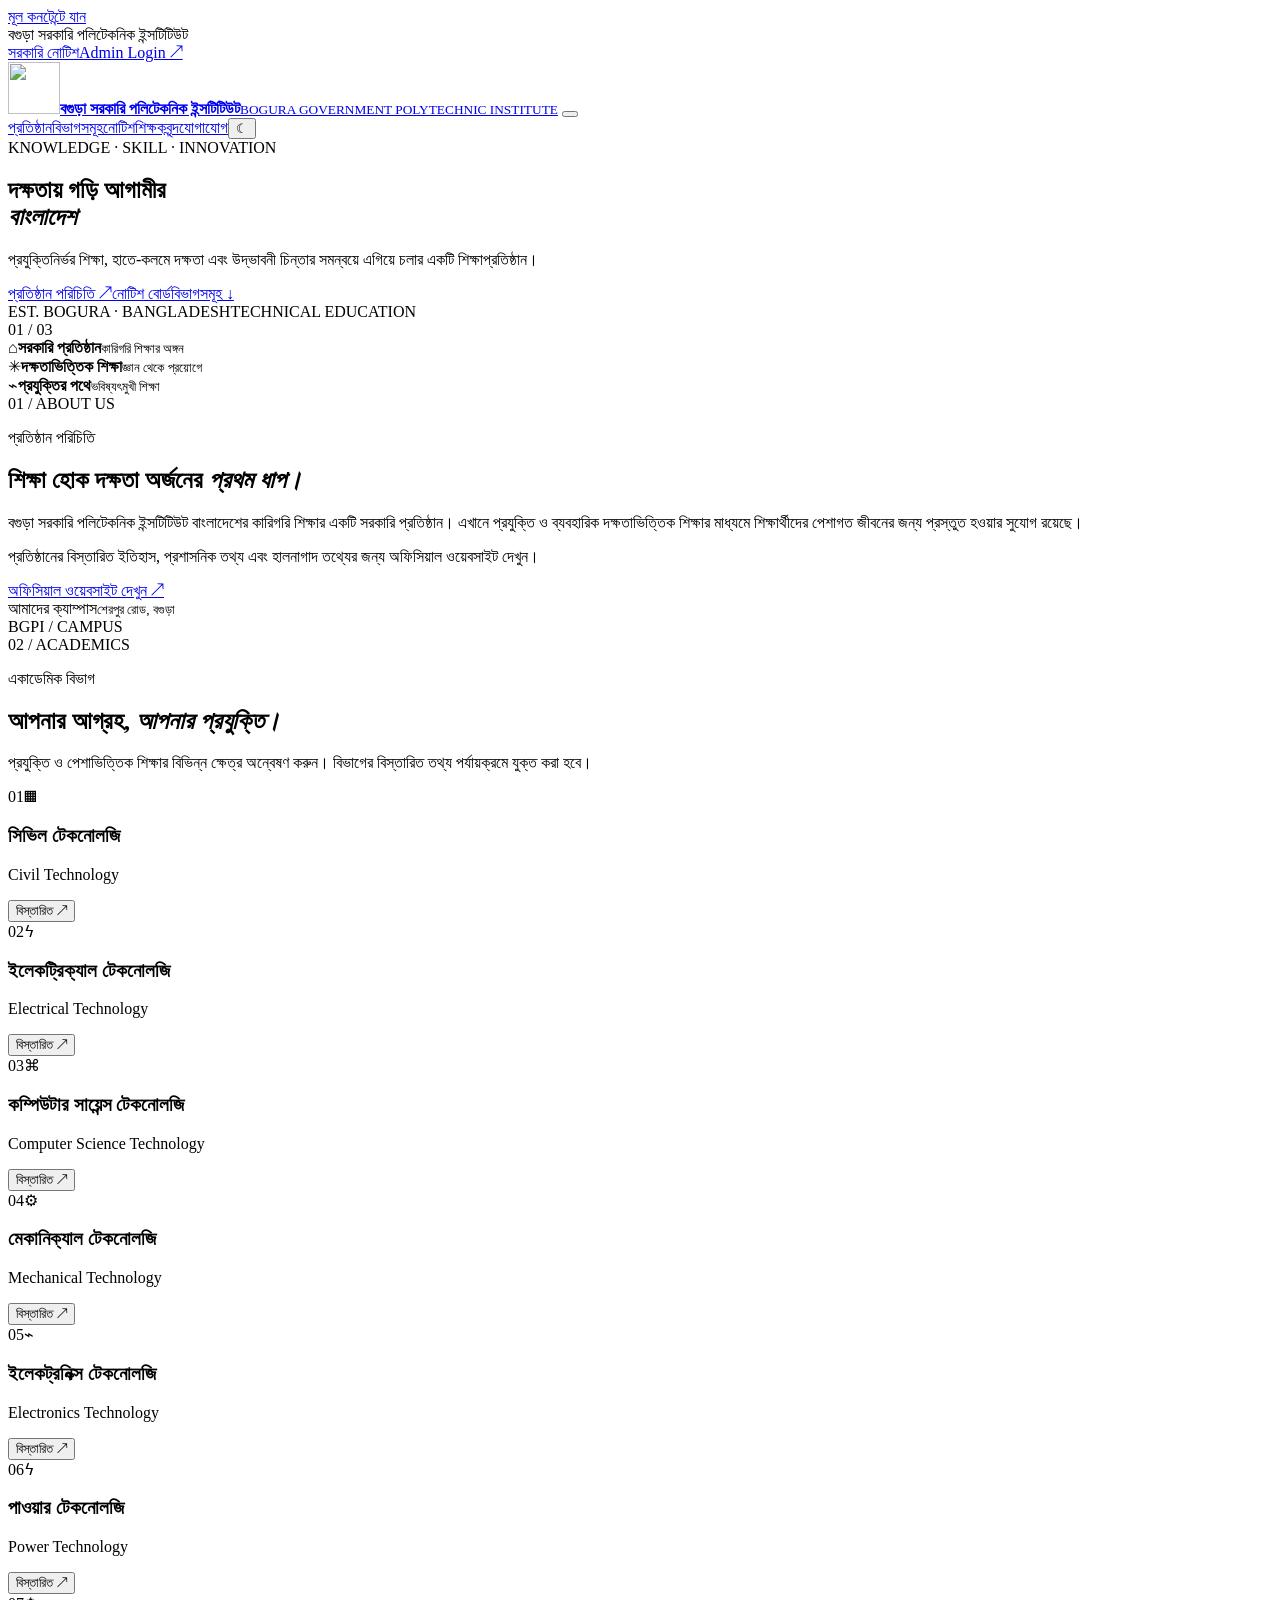
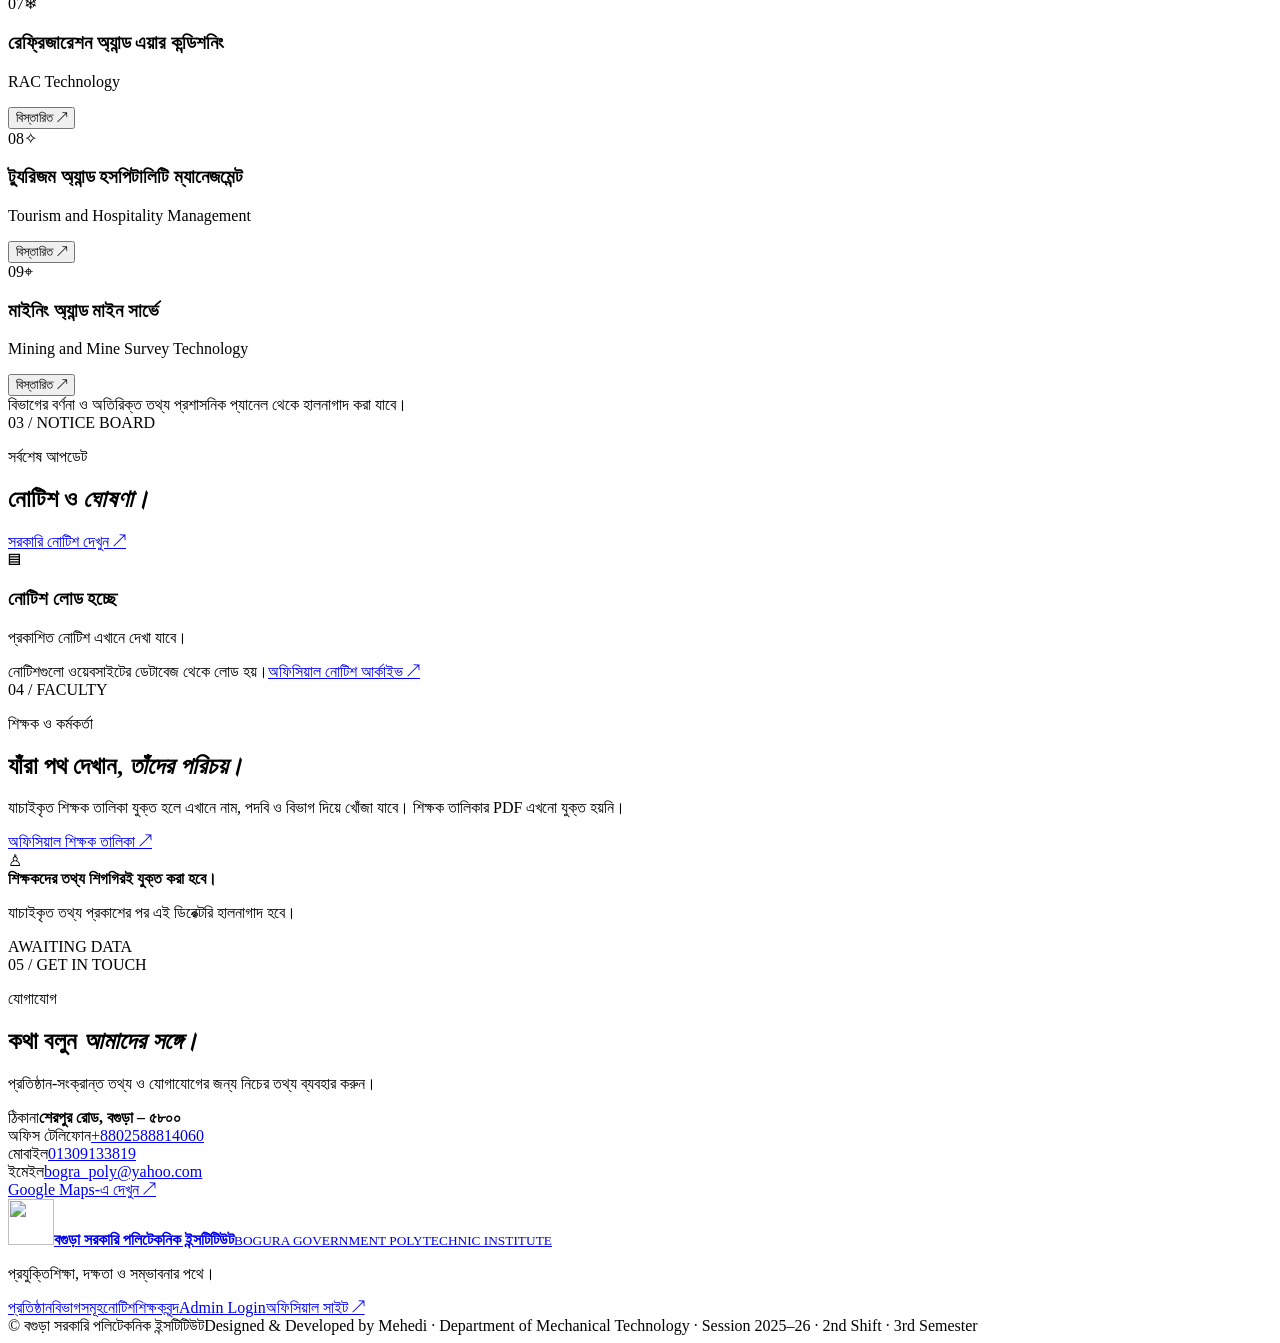
==== index.html @ 7b4139ec "Build premium responsive BGPI public website" ====
<!doctype html>
<html lang="bn">
<head>
  <meta charset="utf-8"><meta name="viewport" content="width=device-width, initial-scale=1">
  <meta name="theme-color" content="#123c35">
  <meta name="description" content="বগুড়া সরকারি পলিটেকনিক ইন্সটিটিউট — শিক্ষা, দক্ষতা ও প্রযুক্তির সমন্বয়ে আগামীর পথে।">
  <title>বগুড়া সরকারি পলিটেকনিক ইন্সটিটিউট</title>
  <link rel="preconnect" href="https://fonts.googleapis.com"><link rel="preconnect" href="https://fonts.gstatic.com" crossorigin>
  <link href="https://fonts.googleapis.com/css2?family=Hind+Siliguri:wght@400;500;600;700&family=Inter:wght@400;500;600;700;800&display=swap" rel="stylesheet">
  <link rel="stylesheet" href="assets/css/style.css">
  <link rel="icon" href="assets/images/favicon.svg" type="image/svg+xml">
  <script type="module" src="assets/js/main.js"></script>
</head>
<body>
<a class="skip-link" href="#main">মূল কনটেন্টে যান</a>
<div class="utility"><div class="container utility-inner"><span>বগুড়া সরকারি পলিটেকনিক ইন্সটিটিউট</span><div><a href="https://bogura.polytech.gov.bd/pages/notices" target="_blank" rel="noreferrer">সরকারি নোটিশ</a><a href="admin.html">Admin Login ↗</a></div></div></div>
<header class="site-header"><div class="container nav-wrap">
  <a class="brand" href="#home" aria-label="হোম"><img src="assets/images/crest.svg" alt="" width="52" height="52"><span><strong>বগুড়া সরকারি পলিটেকনিক ইন্সটিটিউট</strong><small>BOGURA GOVERNMENT POLYTECHNIC INSTITUTE</small></span></a>
  <button class="menu-toggle" id="menu-toggle" aria-label="মেনু খুলুন" aria-expanded="false" aria-controls="primary-nav"><span></span><span></span><span></span></button>
  <nav id="primary-nav" class="primary-nav" aria-label="প্রধান নেভিগেশন"><a href="#about">প্রতিষ্ঠান</a><a href="#departments">বিভাগসমূহ</a><a href="#notices">নোটিশ</a><a href="#teachers">শিক্ষকবৃন্দ</a><a href="#contact">যোগাযোগ</a><button id="theme-toggle" class="theme-toggle" type="button" aria-label="থিম পরিবর্তন">☾</button></nav>
</div></header>
<main id="main">
<section class="hero" id="home"><div class="hero-image" role="img" aria-label="বগুড়া সরকারি পলিটেকনিক ইন্সটিটিউট ক্যাম্পাস"></div><div class="hero-shade"></div><div class="container hero-content"><div class="eyebrow"><span></span> KNOWLEDGE · SKILL · INNOVATION</div><h1>দক্ষতায় গড়ি আগামীর<br><em>বাংলাদেশ</em></h1><p>প্রযুক্তিনির্ভর শিক্ষা, হাতে-কলমে দক্ষতা এবং উদ্ভাবনী চিন্তার সমন্বয়ে এগিয়ে চলার একটি শিক্ষাপ্রতিষ্ঠান।</p><div class="hero-actions"><a class="btn btn-gold" href="#about">প্রতিষ্ঠান পরিচিতি <span>↗</span></a><a class="btn btn-glass" href="#notices">নোটিশ বোর্ড</a><a class="text-link" href="#departments">বিভাগসমূহ ↓</a></div><div class="hero-foot"><span>EST. BOGURA · BANGLADESH</span><span class="hero-line"></span><span>TECHNICAL EDUCATION</span></div></div><div class="hero-index">01 <span>/</span> 03</div></section>
<div class="trust-strip"><div class="container trust-grid"><div><span class="trust-icon">⌂</span><span><b>সরকারি প্রতিষ্ঠান</b><small>কারিগরি শিক্ষার অঙ্গন</small></span></div><div><span class="trust-icon">✳</span><span><b>দক্ষতাভিত্তিক শিক্ষা</b><small>জ্ঞান থেকে প্রয়োগে</small></span></div><div><span class="trust-icon">⌁</span><span><b>প্রযুক্তির পথে</b><small>ভবিষ্যৎমুখী শিক্ষা</small></span></div></div></div>
<section class="section about-section" id="about"><div class="container about-grid"><div class="section-label"><span>01 / ABOUT US</span><div class="label-rule"></div></div><div class="about-copy"><p class="kicker">প্রতিষ্ঠান পরিচিতি</p><h2>শিক্ষা হোক দক্ষতা অর্জনের <em>প্রথম ধাপ।</em></h2><p class="lead">বগুড়া সরকারি পলিটেকনিক ইন্সটিটিউট বাংলাদেশের কারিগরি শিক্ষার একটি সরকারি প্রতিষ্ঠান। এখানে প্রযুক্তি ও ব্যবহারিক দক্ষতাভিত্তিক শিক্ষার মাধ্যমে শিক্ষার্থীদের পেশাগত জীবনের জন্য প্রস্তুত হওয়ার সুযোগ রয়েছে।</p><p class="muted">প্রতিষ্ঠানের বিস্তারিত ইতিহাস, প্রশাসনিক তথ্য এবং হালনাগাদ তথ্যের জন্য অফিসিয়াল ওয়েবসাইট দেখুন।</p><a class="under-link" href="https://bogura.polytech.gov.bd/" target="_blank" rel="noreferrer">অফিসিয়াল ওয়েবসাইট দেখুন <span>↗</span></a></div><div class="about-photo"><img src="https://objectstorage.ap-dcc-gazipur-1.oraclecloud15.com/n/axvjbnqprylg/b/V2Ministry/o/office-bogura-polytech/2024/12/149b83d048874b0f8d38191eee3a043f.JPG" alt="বগুড়া সরকারি পলিটেকনিক ইন্সটিটিউট ক্যাম্পাস" loading="lazy" onerror="this.parentElement.classList.add('image-fallback');this.remove()"><div class="photo-caption"><span class="caption-dot"></span><span>আমাদের ক্যাম্পাস<small>শেরপুর রোড, বগুড়া</small></span></div><div class="photo-index">BGPI / CAMPUS</div></div></div></section>
<section class="section departments-section" id="departments"><div class="container"><div class="section-heading"><div><div class="section-label"><span>02 / ACADEMICS</span></div><p class="kicker">একাডেমিক বিভাগ</p><h2>আপনার আগ্রহ, <em>আপনার প্রযুক্তি।</em></h2></div><p class="heading-aside">প্রযুক্তি ও পেশাভিত্তিক শিক্ষার বিভিন্ন ক্ষেত্র অন্বেষণ করুন। বিভাগের বিস্তারিত তথ্য পর্যায়ক্রমে যুক্ত করা হবে।</p></div><div class="department-grid" id="department-grid"><article class="dept-card"><span class="dept-number">01</span><span class="dept-symbol">▦</span><h3>সিভিল টেকনোলজি</h3><p>Civil Technology</p><button class="dept-more" data-dept="Civil Technology">বিস্তারিত <span>↗</span></button></article><article class="dept-card"><span class="dept-number">02</span><span class="dept-symbol">ϟ</span><h3>ইলেকট্রিক্যাল টেকনোলজি</h3><p>Electrical Technology</p><button class="dept-more" data-dept="Electrical Technology">বিস্তারিত <span>↗</span></button></article><article class="dept-card"><span class="dept-number">03</span><span class="dept-symbol">⌘</span><h3>কম্পিউটার সায়েন্স টেকনোলজি</h3><p>Computer Science Technology</p><button class="dept-more" data-dept="Computer Science Technology">বিস্তারিত <span>↗</span></button></article><article class="dept-card"><span class="dept-number">04</span><span class="dept-symbol">⚙</span><h3>মেকানিক্যাল টেকনোলজি</h3><p>Mechanical Technology</p><button class="dept-more" data-dept="Mechanical Technology">বিস্তারিত <span>↗</span></button></article><article class="dept-card"><span class="dept-number">05</span><span class="dept-symbol">⌁</span><h3>ইলেকট্রনিক্স টেকনোলজি</h3><p>Electronics Technology</p><button class="dept-more" data-dept="Electronics Technology">বিস্তারিত <span>↗</span></button></article><article class="dept-card"><span class="dept-number">06</span><span class="dept-symbol">ϟ</span><h3>পাওয়ার টেকনোলজি</h3><p>Power Technology</p><button class="dept-more" data-dept="Power Technology">বিস্তারিত <span>↗</span></button></article><article class="dept-card"><span class="dept-number">07</span><span class="dept-symbol">❄</span><h3>রেফ্রিজারেশন অ্যান্ড এয়ার কন্ডিশনিং</h3><p>RAC Technology</p><button class="dept-more" data-dept="Refrigeration and Air Conditioning (RAC) Technology">বিস্তারিত <span>↗</span></button></article><article class="dept-card"><span class="dept-number">08</span><span class="dept-symbol">✧</span><h3>ট্যুরিজম অ্যান্ড হসপিটালিটি ম্যানেজমেন্ট</h3><p>Tourism and Hospitality Management</p><button class="dept-more" data-dept="Tourism and Hospitality Management">বিস্তারিত <span>↗</span></button></article><article class="dept-card"><span class="dept-number">09</span><span class="dept-symbol">⌖</span><h3>মাইনিং অ্যান্ড মাইন সার্ভে</h3><p>Mining and Mine Survey Technology</p><button class="dept-more" data-dept="Mining and Mine Survey Technology">বিস্তারিত <span>↗</span></button></article></div><div class="data-note" id="departments-note">বিভাগের বর্ণনা ও অতিরিক্ত তথ্য প্রশাসনিক প্যানেল থেকে হালনাগাদ করা যাবে।</div></div></section>
<section class="section notice-section" id="notices"><div class="container"><div class="section-heading"><div><div class="section-label"><span>03 / NOTICE BOARD</span></div><p class="kicker">সর্বশেষ আপডেট</p><h2>নোটিশ ও <em>ঘোষণা।</em></h2></div><a class="under-link" href="https://bogura.polytech.gov.bd/pages/notices" target="_blank" rel="noreferrer">সরকারি নোটিশ দেখুন <span>↗</span></a></div><div class="notice-list" id="notice-list"><div class="empty-state"><span class="empty-icon">▤</span><h3>নোটিশ লোড হচ্ছে</h3><p>প্রকাশিত নোটিশ এখানে দেখা যাবে।</p></div></div><div class="notice-bottom"><span>নোটিশগুলো ওয়েবসাইটের ডেটাবেজ থেকে লোড হয়।</span><a href="https://bogura.polytech.gov.bd/pages/notices" target="_blank" rel="noreferrer">অফিসিয়াল নোটিশ আর্কাইভ ↗</a></div></div></section>
<section class="section teachers-section" id="teachers"><div class="container teachers-layout"><div><div class="section-label"><span>04 / FACULTY</span></div><p class="kicker">শিক্ষক ও কর্মকর্তা</p><h2>যাঁরা পথ দেখান, <em>তাঁদের পরিচয়।</em></h2><p class="muted">যাচাইকৃত শিক্ষক তালিকা যুক্ত হলে এখানে নাম, পদবি ও বিভাগ দিয়ে খোঁজা যাবে। শিক্ষক তালিকার PDF এখনো যুক্ত হয়নি।</p><a class="under-link" href="https://bogura.polytech.gov.bd/views/teacher-list-faculty" target="_blank" rel="noreferrer">অফিসিয়াল শিক্ষক তালিকা <span>↗</span></a></div><div class="faculty-panel"><div class="faculty-icon">♙</div><div><b>শিক্ষকদের তথ্য শিগগিরই যুক্ত করা হবে।</b><p>যাচাইকৃত তথ্য প্রকাশের পর এই ডিরেক্টরি হালনাগাদ হবে।</p></div><span class="status-pill">AWAITING DATA</span></div></div></section>
<section class="contact-band" id="contact"><div class="container contact-grid"><div><div class="section-label light-label"><span>05 / GET IN TOUCH</span></div><p class="kicker">যোগাযোগ</p><h2>কথা বলুন <em>আমাদের সঙ্গে।</em></h2><p>প্রতিষ্ঠান-সংক্রান্ত তথ্য ও যোগাযোগের জন্য নিচের তথ্য ব্যবহার করুন।</p></div><div class="contact-details"><div><span>ঠিকানা</span><b>শেরপুর রোড, বগুড়া – ৫৮০০</b></div><div><span>অফিস টেলিফোন</span><a href="tel:+8802588814060">+8802588814060</a></div><div><span>মোবাইল</span><a href="tel:+8801309133819">01309133819</a></div><div><span>ইমেইল</span><a href="mailto:bogra_poly@yahoo.com">bogra_poly@yahoo.com</a></div><a class="btn btn-gold map-btn" href="https://shorturl.at/mJTmU" target="_blank" rel="noreferrer">Google Maps-এ দেখুন ↗</a></div></div></section>
</main>
<footer class="site-footer"><div class="container footer-main"><a class="brand footer-brand" href="#home"><img src="assets/images/crest.svg" alt="" width="46" height="46"><span><strong>বগুড়া সরকারি পলিটেকনিক ইন্সটিটিউট</strong><small>BOGURA GOVERNMENT POLYTECHNIC INSTITUTE</small></span></a><p>প্রযুক্তিশিক্ষা, দক্ষতা ও সম্ভাবনার পথে।</p><div class="footer-links"><a href="#about">প্রতিষ্ঠান</a><a href="#departments">বিভাগসমূহ</a><a href="#notices">নোটিশ</a><a href="#teachers">শিক্ষকবৃন্দ</a><a href="admin.html">Admin Login</a><a href="https://bogura.polytech.gov.bd/" target="_blank" rel="noreferrer">অফিসিয়াল সাইট ↗</a></div></div><div class="container footer-bottom"><span>© <span id="year"></span> বগুড়া সরকারি পলিটেকনিক ইন্সটিটিউট</span><span class="developer-credit">Designed & Developed by Mehedi · Department of Mechanical Technology · Session 2025–26 · 2nd Shift · 3rd Semester</span></div></footer>
<dialog id="dept-dialog" class="dept-dialog"><button class="dialog-close" id="dialog-close" aria-label="বন্ধ করুন">×</button><p class="kicker">ACADEMIC DEPARTMENT</p><h2 id="dialog-title">বিভাগের তথ্য</h2><p id="dialog-body">বিভাগের বিস্তারিত তথ্য পর্যায়ক্রমে যুক্ত করা হবে।</p><a href="https://bogura.polytech.gov.bd/" target="_blank" rel="noreferrer" class="under-link">অফিসিয়াল ওয়েবসাইট দেখুন ↗</a></dialog>
<div id="toast" class="toast" role="status" aria-live="polite"></div>
</body></html>
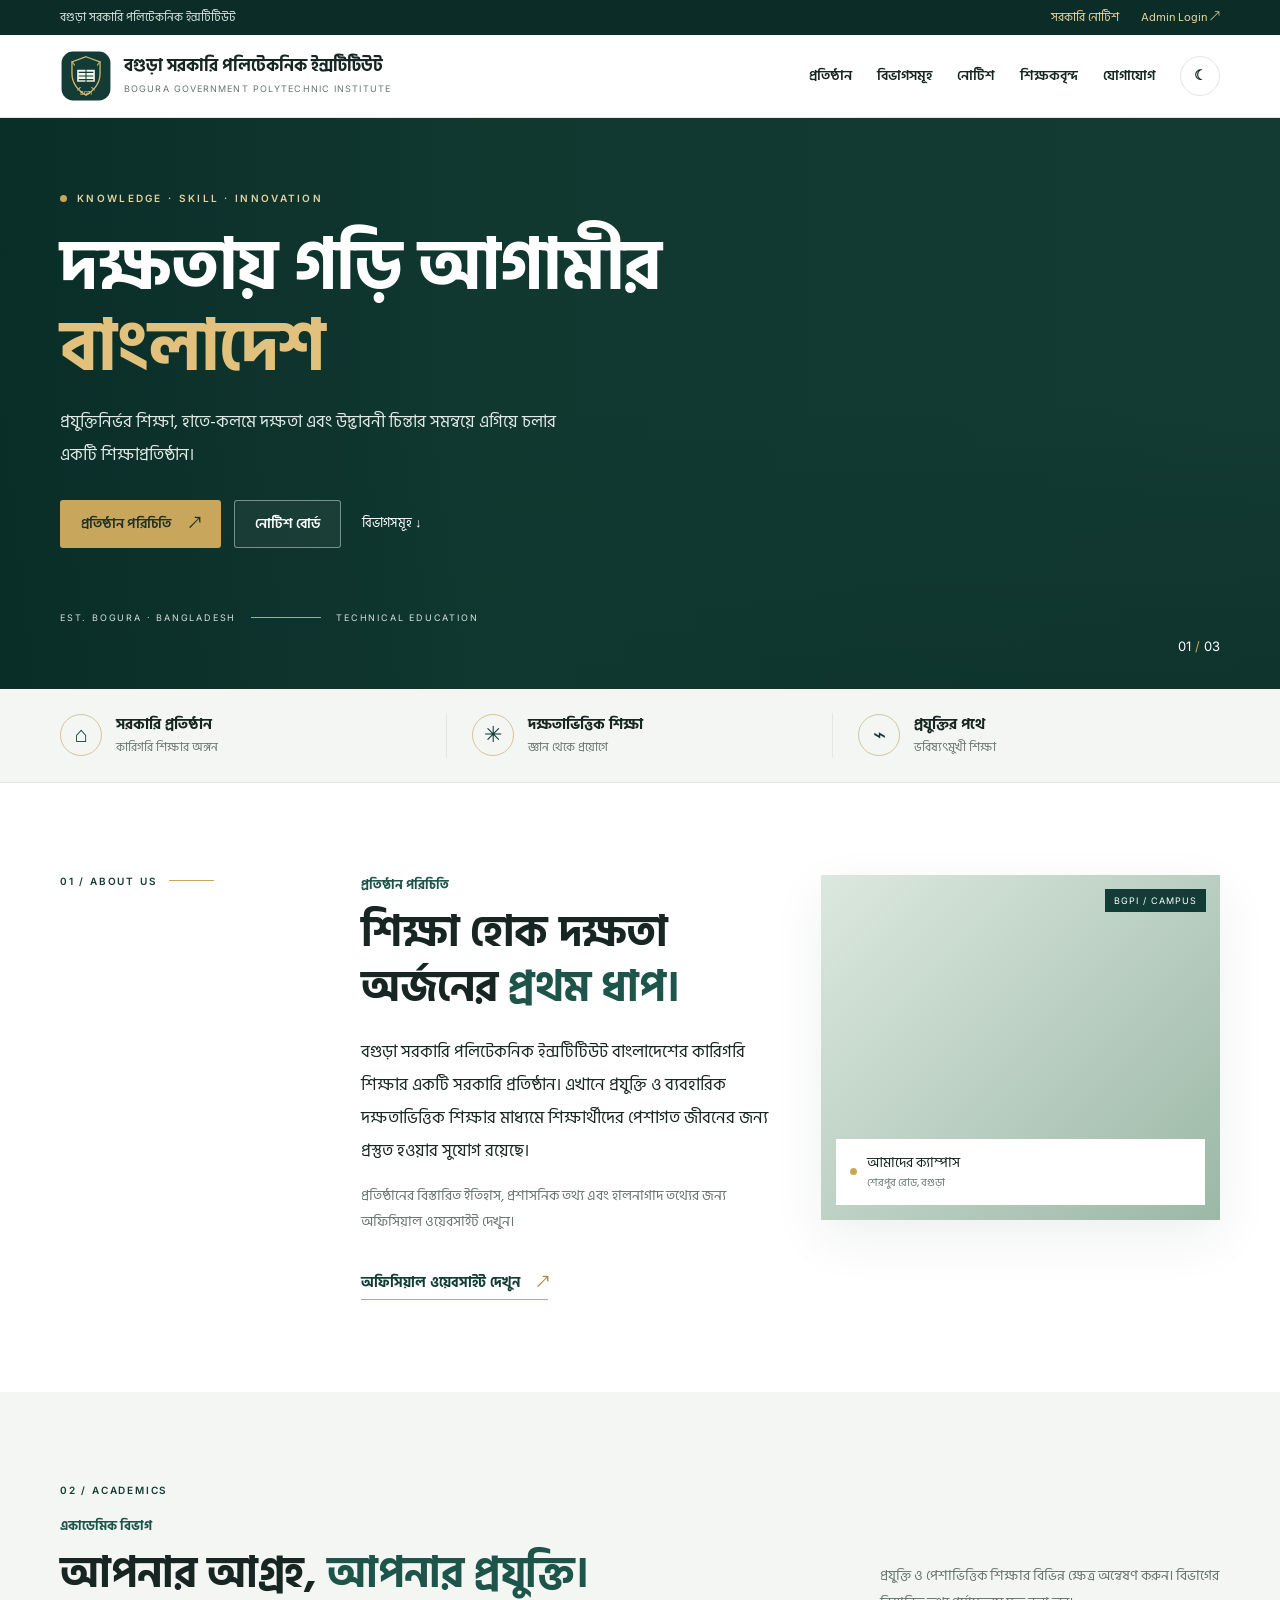
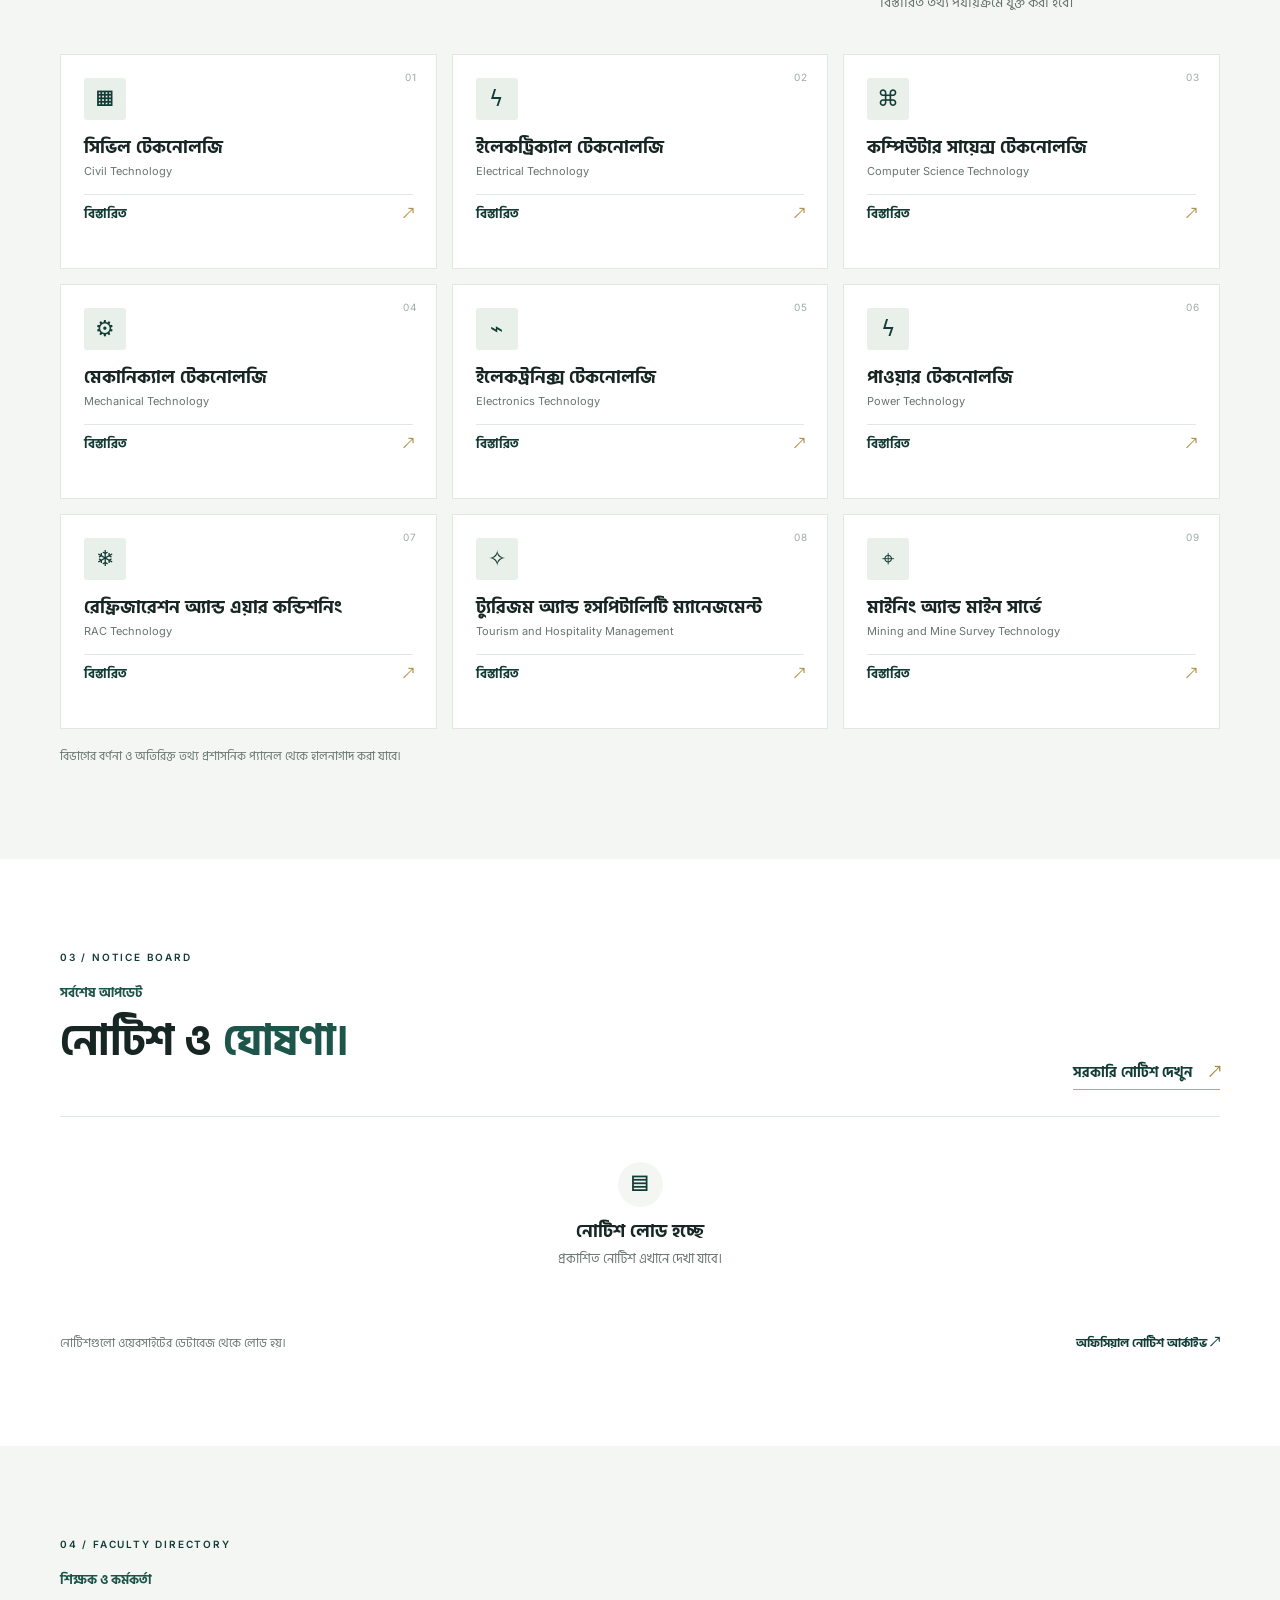
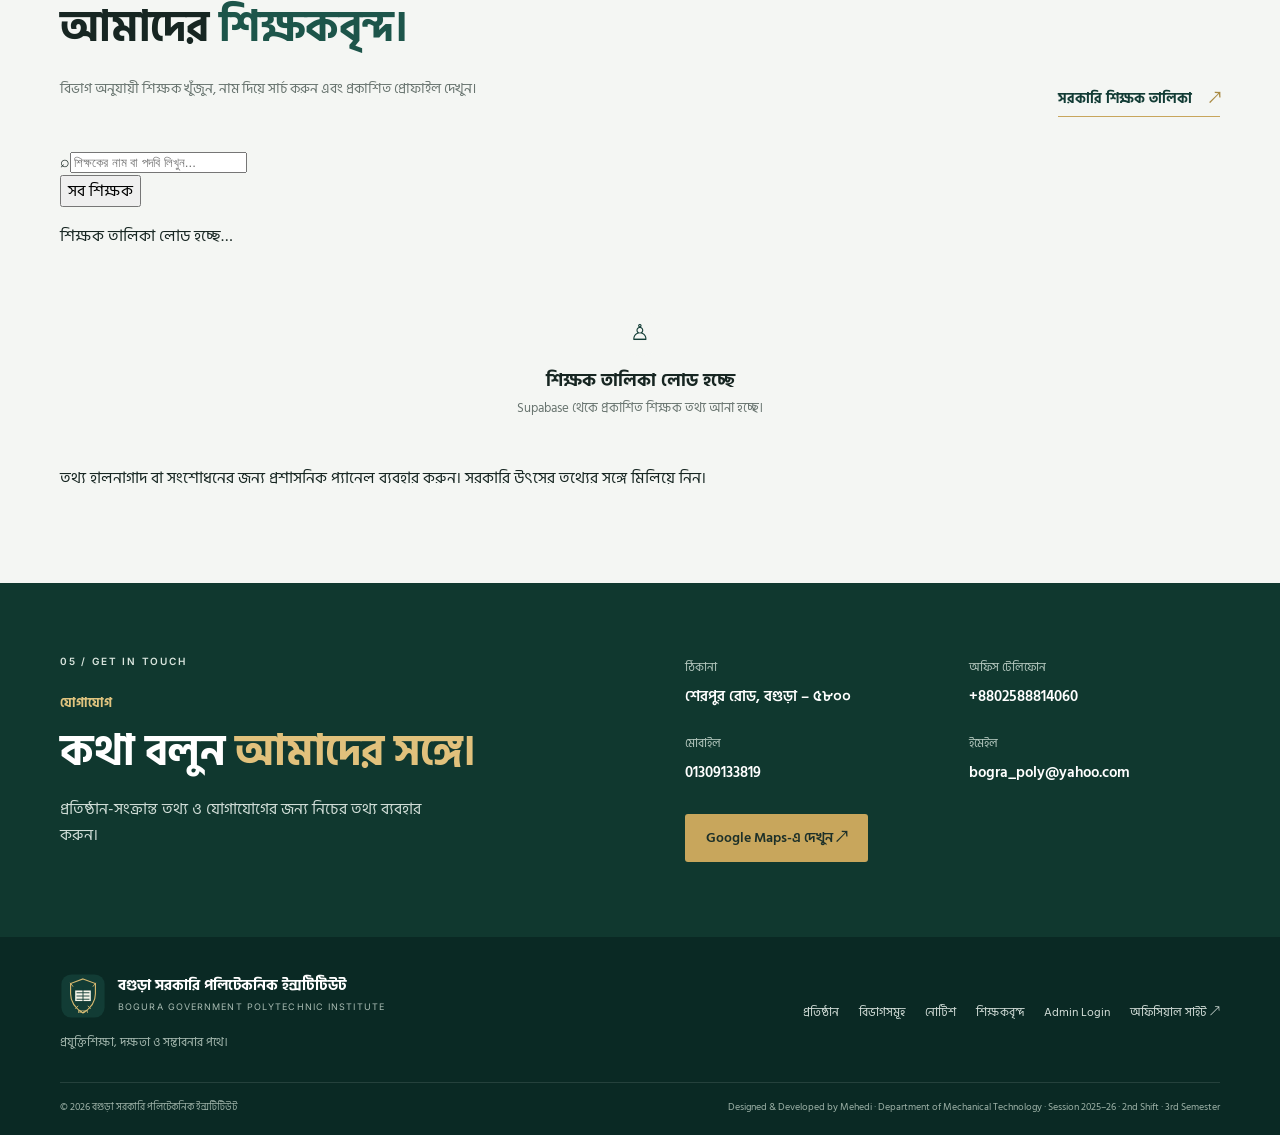
==== commit 52e11270: "Add searchable faculty directory and department filter buttons" ====
--- a/index.html
+++ b/index.html
@@ -25,7 +25,13 @@
 <section class="section about-section" id="about"><div class="container about-grid"><div class="section-label"><span>01 / ABOUT US</span><div class="label-rule"></div></div><div class="about-copy"><p class="kicker">প্রতিষ্ঠান পরিচিতি</p><h2>শিক্ষা হোক দক্ষতা অর্জনের <em>প্রথম ধাপ।</em></h2><p class="lead">বগুড়া সরকারি পলিটেকনিক ইন্সটিটিউট বাংলাদেশের কারিগরি শিক্ষার একটি সরকারি প্রতিষ্ঠান। এখানে প্রযুক্তি ও ব্যবহারিক দক্ষতাভিত্তিক শিক্ষার মাধ্যমে শিক্ষার্থীদের পেশাগত জীবনের জন্য প্রস্তুত হওয়ার সুযোগ রয়েছে।</p><p class="muted">প্রতিষ্ঠানের বিস্তারিত ইতিহাস, প্রশাসনিক তথ্য এবং হালনাগাদ তথ্যের জন্য অফিসিয়াল ওয়েবসাইট দেখুন।</p><a class="under-link" href="https://bogura.polytech.gov.bd/" target="_blank" rel="noreferrer">অফিসিয়াল ওয়েবসাইট দেখুন <span>↗</span></a></div><div class="about-photo"><img src="https://objectstorage.ap-dcc-gazipur-1.oraclecloud15.com/n/axvjbnqprylg/b/V2Ministry/o/office-bogura-polytech/2024/12/149b83d048874b0f8d38191eee3a043f.JPG" alt="বগুড়া সরকারি পলিটেকনিক ইন্সটিটিউট ক্যাম্পাস" loading="lazy" onerror="this.parentElement.classList.add('image-fallback');this.remove()"><div class="photo-caption"><span class="caption-dot"></span><span>আমাদের ক্যাম্পাস<small>শেরপুর রোড, বগুড়া</small></span></div><div class="photo-index">BGPI / CAMPUS</div></div></div></section>
 <section class="section departments-section" id="departments"><div class="container"><div class="section-heading"><div><div class="section-label"><span>02 / ACADEMICS</span></div><p class="kicker">একাডেমিক বিভাগ</p><h2>আপনার আগ্রহ, <em>আপনার প্রযুক্তি।</em></h2></div><p class="heading-aside">প্রযুক্তি ও পেশাভিত্তিক শিক্ষার বিভিন্ন ক্ষেত্র অন্বেষণ করুন। বিভাগের বিস্তারিত তথ্য পর্যায়ক্রমে যুক্ত করা হবে।</p></div><div class="department-grid" id="department-grid"><article class="dept-card"><span class="dept-number">01</span><span class="dept-symbol">▦</span><h3>সিভিল টেকনোলজি</h3><p>Civil Technology</p><button class="dept-more" data-dept="Civil Technology">বিস্তারিত <span>↗</span></button></article><article class="dept-card"><span class="dept-number">02</span><span class="dept-symbol">ϟ</span><h3>ইলেকট্রিক্যাল টেকনোলজি</h3><p>Electrical Technology</p><button class="dept-more" data-dept="Electrical Technology">বিস্তারিত <span>↗</span></button></article><article class="dept-card"><span class="dept-number">03</span><span class="dept-symbol">⌘</span><h3>কম্পিউটার সায়েন্স টেকনোলজি</h3><p>Computer Science Technology</p><button class="dept-more" data-dept="Computer Science Technology">বিস্তারিত <span>↗</span></button></article><article class="dept-card"><span class="dept-number">04</span><span class="dept-symbol">⚙</span><h3>মেকানিক্যাল টেকনোলজি</h3><p>Mechanical Technology</p><button class="dept-more" data-dept="Mechanical Technology">বিস্তারিত <span>↗</span></button></article><article class="dept-card"><span class="dept-number">05</span><span class="dept-symbol">⌁</span><h3>ইলেকট্রনিক্স টেকনোলজি</h3><p>Electronics Technology</p><button class="dept-more" data-dept="Electronics Technology">বিস্তারিত <span>↗</span></button></article><article class="dept-card"><span class="dept-number">06</span><span class="dept-symbol">ϟ</span><h3>পাওয়ার টেকনোলজি</h3><p>Power Technology</p><button class="dept-more" data-dept="Power Technology">বিস্তারিত <span>↗</span></button></article><article class="dept-card"><span class="dept-number">07</span><span class="dept-symbol">❄</span><h3>রেফ্রিজারেশন অ্যান্ড এয়ার কন্ডিশনিং</h3><p>RAC Technology</p><button class="dept-more" data-dept="Refrigeration and Air Conditioning (RAC) Technology">বিস্তারিত <span>↗</span></button></article><article class="dept-card"><span class="dept-number">08</span><span class="dept-symbol">✧</span><h3>ট্যুরিজম অ্যান্ড হসপিটালিটি ম্যানেজমেন্ট</h3><p>Tourism and Hospitality Management</p><button class="dept-more" data-dept="Tourism and Hospitality Management">বিস্তারিত <span>↗</span></button></article><article class="dept-card"><span class="dept-number">09</span><span class="dept-symbol">⌖</span><h3>মাইনিং অ্যান্ড মাইন সার্ভে</h3><p>Mining and Mine Survey Technology</p><button class="dept-more" data-dept="Mining and Mine Survey Technology">বিস্তারিত <span>↗</span></button></article></div><div class="data-note" id="departments-note">বিভাগের বর্ণনা ও অতিরিক্ত তথ্য প্রশাসনিক প্যানেল থেকে হালনাগাদ করা যাবে।</div></div></section>
 <section class="section notice-section" id="notices"><div class="container"><div class="section-heading"><div><div class="section-label"><span>03 / NOTICE BOARD</span></div><p class="kicker">সর্বশেষ আপডেট</p><h2>নোটিশ ও <em>ঘোষণা।</em></h2></div><a class="under-link" href="https://bogura.polytech.gov.bd/pages/notices" target="_blank" rel="noreferrer">সরকারি নোটিশ দেখুন <span>↗</span></a></div><div class="notice-list" id="notice-list"><div class="empty-state"><span class="empty-icon">▤</span><h3>নোটিশ লোড হচ্ছে</h3><p>প্রকাশিত নোটিশ এখানে দেখা যাবে।</p></div></div><div class="notice-bottom"><span>নোটিশগুলো ওয়েবসাইটের ডেটাবেজ থেকে লোড হয়।</span><a href="https://bogura.polytech.gov.bd/pages/notices" target="_blank" rel="noreferrer">অফিসিয়াল নোটিশ আর্কাইভ ↗</a></div></div></section>
-<section class="section teachers-section" id="teachers"><div class="container teachers-layout"><div><div class="section-label"><span>04 / FACULTY</span></div><p class="kicker">শিক্ষক ও কর্মকর্তা</p><h2>যাঁরা পথ দেখান, <em>তাঁদের পরিচয়।</em></h2><p class="muted">যাচাইকৃত শিক্ষক তালিকা যুক্ত হলে এখানে নাম, পদবি ও বিভাগ দিয়ে খোঁজা যাবে। শিক্ষক তালিকার PDF এখনো যুক্ত হয়নি।</p><a class="under-link" href="https://bogura.polytech.gov.bd/views/teacher-list-faculty" target="_blank" rel="noreferrer">অফিসিয়াল শিক্ষক তালিকা <span>↗</span></a></div><div class="faculty-panel"><div class="faculty-icon">♙</div><div><b>শিক্ষকদের তথ্য শিগগিরই যুক্ত করা হবে।</b><p>যাচাইকৃত তথ্য প্রকাশের পর এই ডিরেক্টরি হালনাগাদ হবে।</p></div><span class="status-pill">AWAITING DATA</span></div></div></section>
+<section class="section teachers-section" id="teachers"><div class="container">
+  <div class="section-heading faculty-heading"><div><div class="section-label"><span>04 / FACULTY DIRECTORY</span></div><p class="kicker">শিক্ষক ও কর্মকর্তা</p><h2>আমাদের <em>শিক্ষকবৃন্দ।</em></h2><p class="muted">বিভাগ অনুযায়ী শিক্ষক খুঁজুন, নাম দিয়ে সার্চ করুন এবং প্রকাশিত প্রোফাইল দেখুন।</p></div><a class="under-link" href="https://bogura.polytech.gov.bd/views/teacher-list-faculty" target="_blank" rel="noreferrer">সরকারি শিক্ষক তালিকা <span>↗</span></a></div>
+  <div class="faculty-tools"><label class="faculty-search"><span aria-hidden="true">⌕</span><input id="faculty-search" type="search" placeholder="শিক্ষকের নাম বা পদবি লিখুন..." aria-label="শিক্ষকের নাম বা পদবি দিয়ে খুঁজুন"></label><div id="faculty-filters" class="faculty-filters" aria-label="বিভাগ অনুযায়ী শিক্ষক ফিল্টার"><button class="faculty-filter active" type="button" data-filter="all">সব শিক্ষক</button></div></div>
+  <p class="faculty-count" id="faculty-count" aria-live="polite">শিক্ষক তালিকা লোড হচ্ছে…</p>
+  <div id="faculty-grid" class="faculty-grid"><div class="empty-state faculty-empty"><span class="empty-icon">♙</span><h3>শিক্ষক তালিকা লোড হচ্ছে</h3><p>Supabase থেকে প্রকাশিত শিক্ষক তথ্য আনা হচ্ছে।</p></div></div>
+  <div class="faculty-footer-note">তথ্য হালনাগাদ বা সংশোধনের জন্য প্রশাসনিক প্যানেল ব্যবহার করুন। সরকারি উৎসের তথ্যের সঙ্গে মিলিয়ে নিন।</div>
+</div></section>
 <section class="contact-band" id="contact"><div class="container contact-grid"><div><div class="section-label light-label"><span>05 / GET IN TOUCH</span></div><p class="kicker">যোগাযোগ</p><h2>কথা বলুন <em>আমাদের সঙ্গে।</em></h2><p>প্রতিষ্ঠান-সংক্রান্ত তথ্য ও যোগাযোগের জন্য নিচের তথ্য ব্যবহার করুন।</p></div><div class="contact-details"><div><span>ঠিকানা</span><b>শেরপুর রোড, বগুড়া – ৫৮০০</b></div><div><span>অফিস টেলিফোন</span><a href="tel:+8802588814060">+8802588814060</a></div><div><span>মোবাইল</span><a href="tel:+8801309133819">01309133819</a></div><div><span>ইমেইল</span><a href="mailto:bogra_poly@yahoo.com">bogra_poly@yahoo.com</a></div><a class="btn btn-gold map-btn" href="https://shorturl.at/mJTmU" target="_blank" rel="noreferrer">Google Maps-এ দেখুন ↗</a></div></div></section>
 </main>
 <footer class="site-footer"><div class="container footer-main"><a class="brand footer-brand" href="#home"><img src="assets/images/crest.svg" alt="" width="46" height="46"><span><strong>বগুড়া সরকারি পলিটেকনিক ইন্সটিটিউট</strong><small>BOGURA GOVERNMENT POLYTECHNIC INSTITUTE</small></span></a><p>প্রযুক্তিশিক্ষা, দক্ষতা ও সম্ভাবনার পথে।</p><div class="footer-links"><a href="#about">প্রতিষ্ঠান</a><a href="#departments">বিভাগসমূহ</a><a href="#notices">নোটিশ</a><a href="#teachers">শিক্ষকবৃন্দ</a><a href="admin.html">Admin Login</a><a href="https://bogura.polytech.gov.bd/" target="_blank" rel="noreferrer">অফিসিয়াল সাইট ↗</a></div></div><div class="container footer-bottom"><span>© <span id="year"></span> বগুড়া সরকারি পলিটেকনিক ইন্সটিটিউট</span><span class="developer-credit">Designed & Developed by Mehedi · Department of Mechanical Technology · Session 2025–26 · 2nd Shift · 3rd Semester</span></div></footer>
--- a/assets/css/style.css
+++ b/assets/css/style.css
@@ -0,0 +1 @@
+:root{color-scheme:light;--green:#123c35;--green-2:#1d554a;--gold:#c8a65c;--ink:#172622;--muted:#68746f;--paper:#fff;--soft:#f4f6f3;--line:#e1e7e2;--card:#fff;--shadow:0 18px 50px #102e2412;--font:'Hind Siliguri',sans-serif}*{box-sizing:border-box}html{scroll-behavior:smooth;scroll-padding-top:90px}body{margin:0;background:var(--paper);color:var(--ink);font-family:var(--font);font-size:16px;line-height:1.65}a{color:inherit;text-decoration:none}button{font:inherit}img{max-width:100%;display:block}.container{width:min(1160px,calc(100% - 44px));margin-inline:auto}.skip-link{position:absolute;left:-9999px;top:8px;background:var(--gold);padding:10px;z-index:999}.skip-link:focus{left:8px}.utility{background:#0c2c27;color:#dce7e2;font-size:12px}.utility-inner,.utility-inner>div{display:flex;align-items:center;justify-content:space-between;gap:22px}.utility-inner{min-height:35px}.utility a{color:#f1d99f}.utility a:hover{text-decoration:underline}.site-header{position:sticky;top:0;z-index:50;background:color-mix(in srgb,var(--paper) 95%,transparent);backdrop-filter:blur(14px);border-bottom:1px solid var(--line)}.nav-wrap{min-height:82px;display:flex;align-items:center;justify-content:space-between;gap:24px}.brand{display:flex;align-items:center;gap:12px;min-width:0}.brand img{flex:none}.brand strong{display:block;font-size:17px;font-weight:700;line-height:1.35}.brand small{display:block;font-family:Inter,sans-serif;font-size:9px;letter-spacing:1.1px;color:var(--muted);margin-top:4px}.primary-nav{display:flex;align-items:center;gap:25px;font-size:14px;font-weight:600}.primary-nav>a{position:relative;padding:8px 0}.primary-nav>a:after{content:"";height:2px;position:absolute;bottom:0;left:0;width:0;background:var(--gold);transition:width .2s}.primary-nav>a:hover:after{width:100%}.theme-toggle,.menu-toggle{border:1px solid var(--line);background:var(--card);color:var(--ink);width:40px;height:40px;border-radius:50%;cursor:pointer}.menu-toggle{display:none}.hero{min-height:570px;position:relative;isolation:isolate;display:flex;align-items:center;background:#153c34;color:#fff;overflow:hidden}.hero-image,.hero-shade{position:absolute;inset:0;z-index:-2}.hero-image{background-image:url('https://objectstorage.ap-dcc-gazipur-1.oraclecloud15.com/n/axvjbnqprylg/b/V2Ministry/o/office-bogura-polytech/2024/12/149b83d048874b0f8d38191eee3a043f.JPG');background-position:center 48%;background-size:cover;transform:scale(1.01)}.hero-shade{z-index:-1;background:linear-gradient(90deg,#092d27f2 0%,#10382fe8 38%,#10382f9c 66%,#10382f4d 100%),linear-gradient(0deg,#092d27a6,transparent 50%)}.hero-content{padding-block:74px 66px}.eyebrow{font:600 10px Inter,sans-serif;letter-spacing:2.3px;color:#e4d2a2;display:flex;align-items:center;gap:10px}.eyebrow span,.caption-dot{width:7px;height:7px;background:var(--gold);border-radius:50%;display:inline-block}.hero h1{font-size:clamp(42px,5.5vw,70px);line-height:1.16;letter-spacing:-1px;margin:23px 0 17px;font-weight:700}.hero h1 em,.section h2 em,.contact-band h2 em{font-style:normal;color:#e1c17c}.hero-content>p{font-size:17px;max-width:520px;color:#e2eae6;margin:0;line-height:1.9}.hero-actions{display:flex;align-items:center;gap:13px;flex-wrap:wrap;margin-top:29px}.btn{display:inline-flex;align-items:center;justify-content:center;gap:18px;min-height:48px;padding:0 20px;border:1px solid transparent;border-radius:3px;font-size:14px;font-weight:600;cursor:pointer;transition:transform .2s,background .2s}.btn:hover{transform:translateY(-2px)}.btn-gold{background:var(--gold);color:#1d3029}.btn-glass{border-color:#ffffff6b;color:#fff;background:#ffffff0d}.text-link{font-size:13px;color:#fff;margin-left:8px}.hero-foot{display:flex;align-items:center;gap:15px;margin-top:64px;font:9px Inter,sans-serif;letter-spacing:1.8px;color:#d5e0db}.hero-line{width:70px;height:1px;background:#c8a65c}.hero-index{position:absolute;right:max(22px,calc((100vw - 1160px)/2));bottom:35px;font:13px Inter,sans-serif}.hero-index span{color:var(--gold)}.trust-strip{background:var(--soft);border-bottom:1px solid var(--line)}.trust-grid{display:grid;grid-template-columns:repeat(3,1fr);padding-block:24px}.trust-grid>div{display:flex;align-items:center;gap:14px;padding:0 25px;border-right:1px solid var(--line)}.trust-grid>div:first-child{padding-left:0}.trust-grid>div:last-child{border:0}.trust-icon{width:42px;height:42px;border:1px solid #d6c49a;border-radius:50%;display:grid;place-items:center;color:var(--green);font-size:22px}.trust-grid b,.trust-grid small{display:block}.trust-grid b{font-size:15px}.trust-grid small{font-size:12px;color:var(--muted)}.section{padding-block:92px}.about-grid{display:grid;grid-template-columns:.65fr 1.05fr 1fr;gap:42px;align-items:start}.section-label{display:flex;align-items:center;gap:12px;color:var(--green);font:600 10px Inter,sans-serif;letter-spacing:1.8px}.label-rule{height:1px;width:45px;background:var(--gold)}.kicker{font-size:13px;color:var(--green-2);font-weight:700;margin:0 0 10px}.about-copy h2,.section-heading h2,.teachers-layout h2,.contact-band h2{font-size:clamp(29px,3.4vw,43px);line-height:1.28;margin:0 0 20px;letter-spacing:-.4px}.about-copy h2 em,.section-heading h2 em,.teachers-layout h2 em{font-style:normal;color:var(--green-2)}.lead{font-size:17px;line-height:1.95;margin:0 0 14px}.muted{color:var(--muted);font-size:14px;line-height:1.9}.under-link{display:inline-flex;gap:17px;align-items:center;border-bottom:1px solid var(--gold);padding:8px 0 5px;color:var(--green);font-size:14px;font-weight:700;margin-top:13px}.under-link span{color:#a88942}.about-photo{position:relative;min-height:345px;background:#dce6dd;box-shadow:var(--shadow);overflow:hidden}.about-photo>img{width:100%;height:345px;object-fit:cover}.photo-caption{position:absolute;bottom:15px;left:15px;right:15px;background:#fffF;padding:12px 14px;display:flex;align-items:center;gap:10px;color:#172622;font-size:14px}.photo-caption small{display:block;color:#6b7770;font-size:11px}.photo-index{position:absolute;top:14px;right:14px;background:var(--green);color:#fff;padding:6px 9px;font:9px Inter,sans-serif;letter-spacing:1px}.image-fallback{background:linear-gradient(135deg,#dce8df,#9bb8a6);min-height:345px}.departments-section{background:var(--soft)}.section-heading{display:flex;align-items:end;justify-content:space-between;gap:30px;margin-bottom:32px}.section-heading .section-label{margin-bottom:20px}.heading-aside{max-width:340px;color:var(--muted);font-size:14px;line-height:1.9;margin:0 0 6px}.department-grid{display:grid;grid-template-columns:repeat(3,minmax(0,1fr));gap:15px}.dept-card{position:relative;min-height:215px;background:var(--card);border:1px solid var(--line);padding:23px 23px 19px;transition:transform .2s,border-color .2s,box-shadow .2s;overflow:hidden}.dept-card:hover{transform:translateY(-4px);border-color:#c5b078;box-shadow:var(--shadow)}.dept-number{position:absolute;right:19px;top:16px;font:10px Inter,sans-serif;color:#a0aaa4;letter-spacing:1px}.dept-symbol{display:grid;place-items:center;width:42px;height:42px;background:#e9f0e9;color:var(--green);font-size:22px;border-radius:3px;margin-bottom:15px}.dept-card h3{font-size:18px;line-height:1.45;margin:0 0 3px}.dept-card p{font:11px Inter,sans-serif;color:var(--muted);margin:0}.dept-more{display:flex;justify-content:space-between;align-items:center;width:100%;margin-top:16px;padding:9px 0 0;border:0;border-top:1px solid var(--line);background:transparent;color:var(--green);font-size:13px;font-weight:700;cursor:pointer}.dept-more span{color:#b49650}.data-note{margin-top:18px;font-size:12px;color:var(--muted)}.notice-section{background:var(--paper)}.notice-section .section-heading{margin-bottom:26px}.notice-list{border-top:1px solid var(--line)}.notice-row{display:grid;grid-template-columns:95px 1fr auto;gap:22px;align-items:center;padding:20px 4px;border-bottom:1px solid var(--line)}.notice-date{font:11px Inter,sans-serif;color:var(--muted)}.notice-date b{display:block;color:var(--green);font-size:20px;margin-bottom:2px}.notice-meta{font-size:11px;color:var(--muted);margin-bottom:3px}.notice-title{font-size:17px;font-weight:600;line-height:1.45}.notice-actions{display:flex;gap:12px;align-items:center}.notice-actions a{font-size:13px;color:var(--green);font-weight:700}.notice-actions a:hover{text-decoration:underline}.empty-state{text-align:center;padding:45px 20px;color:var(--muted)}.empty-icon{display:grid;place-items:center;margin:0 auto 10px;width:45px;height:45px;background:var(--soft);border-radius:50%;color:var(--green);font-size:22px}.empty-state h3{color:var(--ink);margin:0 0 3px;font-size:18px}.empty-state p{font-size:13px;margin:0}.notice-bottom{display:flex;justify-content:space-between;gap:15px;padding-top:18px;font-size:12px;color:var(--muted)}.notice-bottom a{color:var(--green);font-weight:700}.teachers-section{background:var(--soft)}.teachers-layout{display:grid;grid-template-columns:1fr 1.15fr;gap:70px;align-items:center}.teachers-layout .section-label{margin-bottom:22px}.teachers-layout .muted{max-width:490px}.faculty-panel{background:var(--card);border:1px solid var(--line);padding:28px;display:grid;grid-template-columns:52px 1fr;gap:17px;align-items:start;box-shadow:var(--shadow)}.faculty-icon{width:52px;height:52px;border-radius:50%;display:grid;place-items:center;background:#e8efe8;color:var(--green);font-size:26px}.faculty-panel b{font-size:17px}.faculty-panel p{font-size:13px;color:var(--muted);margin:6px 0 0}.status-pill{grid-column:2;font:9px Inter,sans-serif;letter-spacing:1px;background:#f5efdf;color:#876a2c;border-radius:2px;padding:6px 8px;width:max-content}.contact-band{background:#10382f;color:#fff;padding-block:72px}.contact-grid{display:grid;grid-template-columns:1fr 1fr;gap:90px}.light-label{color:#d9e5de}.contact-band .kicker{color:#e0c47f;margin-top:26px}.contact-band h2{margin-bottom:12px}.contact-band>div>div:first-child>p:last-child{color:#d0ddd7;max-width:400px}.contact-details{display:grid;grid-template-columns:1fr 1fr;gap:25px 32px;align-content:center}.contact-details>div span{display:block;color:#b6c9c0;font-size:12px;margin-bottom:5px}.contact-details>div b,.contact-details>div a{font-size:15px;font-weight:600;overflow-wrap:anywhere}.contact-details>div a:hover{color:#e0c47f}.map-btn{grid-column:1/-1;justify-self:start;margin-top:3px}.site-footer{background:#0a2924;color:#d6e0db}.footer-main{padding-block:36px 30px;display:grid;grid-template-columns:1fr auto;gap:14px 25px;align-items:center}.footer-brand strong{color:#fff;font-size:15px}.footer-brand small{color:#a8bbb2}.footer-main>p{grid-column:1;color:#a8bbb2;font-size:12px;margin:0}.footer-links{grid-column:2;grid-row:1/3;display:flex;flex-wrap:wrap;justify-content:flex-end;gap:12px 20px;font-size:12px}.footer-links a:hover{color:#e0c47f}.footer-bottom{border-top:1px solid #ffffff1c;padding-block:16px 19px;display:flex;justify-content:space-between;gap:20px;color:#9eb2a8;font-size:10px}.developer-credit{text-align:right}.dept-dialog{border:1px solid var(--line);background:var(--paper);color:var(--ink);width:min(490px,calc(100% - 32px));padding:35px;box-shadow:0 20px 100px #0003}.dept-dialog::backdrop{background:#061e19a8;backdrop-filter:blur(3px)}.dept-dialog h2{font-size:27px;line-height:1.35;margin:8px 0 13px}.dept-dialog p:not(.kicker){color:var(--muted);line-height:1.9}.dialog-close{position:absolute;right:13px;top:8px;border:0;background:transparent;color:var(--ink);font-size:28px;cursor:pointer}.toast{position:fixed;bottom:22px;left:50%;transform:translate(-50%,20px);opacity:0;pointer-events:none;background:var(--green);color:#fff;padding:11px 18px;border-radius:4px;font-size:13px;z-index:100;transition:.2s}.toast.show{opacity:1;transform:translate(-50%,0)}body.dark{color-scheme:dark;--ink:#e6eee9;--muted:#a9b7af;--paper:#101a17;--soft:#15221d;--line:#2a3932;--card:#18251f;--green:#a7c7b5;--green-2:#b6d4c3;--shadow:0 18px 50px #0003}body.dark .utility{background:#07120f}body.dark .site-header{background:#101a17f2}body.dark .brand small{color:#9bada3}body.dark .trust-icon{color:#b7d5c3}body.dark .dept-symbol,body.dark .faculty-icon{background:#263c31;color:#d2e8d9}body.dark .photo-caption{background:#101a17ed;color:#e6eee9}body.dark .photo-caption small{color:#b2c1b8}body.dark .under-link,body.dark .dept-more,body.dark .notice-actions a,body.dark .notice-bottom a{color:#c0dfcd}body.dark .empty-icon{background:#26372e;color:#d2e8d9}body.dark .status-pill{background:#403721;color:#f0d99d}body.dark .hero-shade{background:linear-gradient(90deg,#071b17f5 0%,#0b2a23e8 42%,#0b2a239c 70%,#0b2a2360 100%),linear-gradient(0deg,#071b17a6,transparent 50%)}@media(max-width:950px){.primary-nav{gap:15px}.brand strong{font-size:15px}.brand small{font-size:8px}.about-grid{grid-template-columns:.45fr 1fr 1fr;gap:25px}.section{padding-block:75px}.contact-grid{gap:45px}.teachers-layout{gap:40px}}@media(max-width:760px){.container{width:min(100% - 32px,600px)}.utility-inner{min-height:33px}.utility-inner>span{max-width:48%;font-size:10px}.utility-inner>div{gap:12px;font-size:10px}.nav-wrap{min-height:72px}.brand{gap:9px}.brand img{width:43px;height:43px}.brand strong{font-size:13px}.brand small{font-size:7px;letter-spacing:.7px}.menu-toggle{display:flex;flex-direction:column;justify-content:center;align-items:center;gap:5px;flex:none}.menu-toggle span{width:17px;height:1.5px;background:var(--ink)}.primary-nav{display:none;position:absolute;top:100%;left:0;right:0;padding:12px 20px 20px;background:var(--paper);border-bottom:1px solid var(--line);box-shadow:var(--shadow);align-items:stretch;gap:0;flex-direction:column}.primary-nav.open{display:flex}.primary-nav>a{padding:12px 0;border-bottom:1px solid var(--line)}.primary-nav>a:after{display:none}.theme-toggle{margin-top:12px}.hero{min-height:540px;align-items:center}.hero-shade{background:linear-gradient(90deg,#092d27f2 0%,#10382fe0 65%,#10382f9c 100%),linear-gradient(0deg,#092d27a6,transparent 50%)}.hero-content{padding-block:60px 55px}.hero h1{font-size:clamp(39px,10vw,58px);margin-top:19px}.hero-content>p{font-size:15px;max-width:470px}.hero-actions{gap:10px}.btn{min-height:45px;padding-inline:14px;gap:10px;font-size:13px}.text-link{margin-left:2px}.hero-foot{margin-top:48px;font-size:8px;letter-spacing:1px;gap:9px}.hero-line{width:35px}.hero-index{right:16px;bottom:16px;font-size:11px}.trust-grid{padding-block:18px;gap:0}.trust-grid>div{padding:0 10px;gap:8px}.trust-icon{width:32px;height:32px;font-size:17px;flex:none}.trust-grid b{font-size:12px;line-height:1.4}.trust-grid small{font-size:10px;line-height:1.4;margin-top:3px}.section{padding-block:58px}.about-grid{grid-template-columns:1fr;gap:18px}.about-grid>.section-label{margin-bottom:2px}.about-copy h2,.section-heading h2,.teachers-layout h2,.contact-band h2{font-size:31px}.about-photo{margin-top:12px;min-height:265px}.about-photo>img{height:265px}.section-heading{display:block;margin-bottom:25px}.section-heading .section-label{margin-bottom:14px}.heading-aside{margin-top:13px}.department-grid{grid-template-columns:repeat(2,minmax(0,1fr));gap:10px}.dept-card{padding:17px 14px 14px;min-height:205px}.dept-symbol{width:36px;height:36px;font-size:19px;margin-bottom:12px}.dept-card h3{font-size:15px}.dept-card p{font-size:9px;overflow-wrap:anywhere}.dept-number{right:12px;top:12px;font-size:9px}.dept-more{font-size:12px;margin-top:13px}.data-note{font-size:11px;line-height:1.7}.notice-row{grid-template-columns:65px 1fr;gap:12px;padding:16px 0}.notice-date b{font-size:17px}.notice-title{font-size:15px}.notice-actions{grid-column:2;justify-content:flex-start}.notice-actions a{font-size:12px}.notice-bottom{flex-direction:column;gap:6px;line-height:1.6}.teachers-layout{grid-template-columns:1fr;gap:28px}.faculty-panel{padding:20px 16px;grid-template-columns:42px 1fr;gap:12px}.faculty-icon{width:42px;height:42px;font-size:22px}.faculty-panel b{font-size:15px}.faculty-panel p{font-size:12px}.status-pill{font-size:8px}.contact-band{padding-block:55px}.contact-grid{grid-template-columns:1fr;gap:30px}.contact-band .kicker{margin-top:20px}.contact-details{gap:19px 15px}.contact-details>div b,.contact-details>div a{font-size:13px}.contact-details>div span{font-size:11px}.footer-main{grid-template-columns:1fr;gap:16px;padding-block:30px 23px}.footer-main>p{grid-column:1}.footer-links{grid-column:1;grid-row:auto;justify-content:flex-start;gap:11px 16px}.footer-bottom{flex-direction:column;gap:6px;font-size:9px}.developer-credit{text-align:left;line-height:1.6}.dept-dialog{padding:28px 23px}.dept-dialog h2{font-size:23px}}@media(max-width:380px){.container{width:calc(100% - 24px)}.brand img{width:37px;height:37px}.brand strong{font-size:11px}.brand small{font-size:6px}.hero h1{font-size:37px}.hero-actions .btn{padding-inline:10px}.trust-grid>div{padding-inline:5px}.trust-grid b{font-size:10px}.trust-grid small{font-size:9px}.dept-card h3{font-size:14px}.department-grid{gap:8px}}@media(prefers-reduced-motion:reduce){*,*:before,*:after{scroll-behavior:auto!important;transition:none!important;animation:none!important}}
